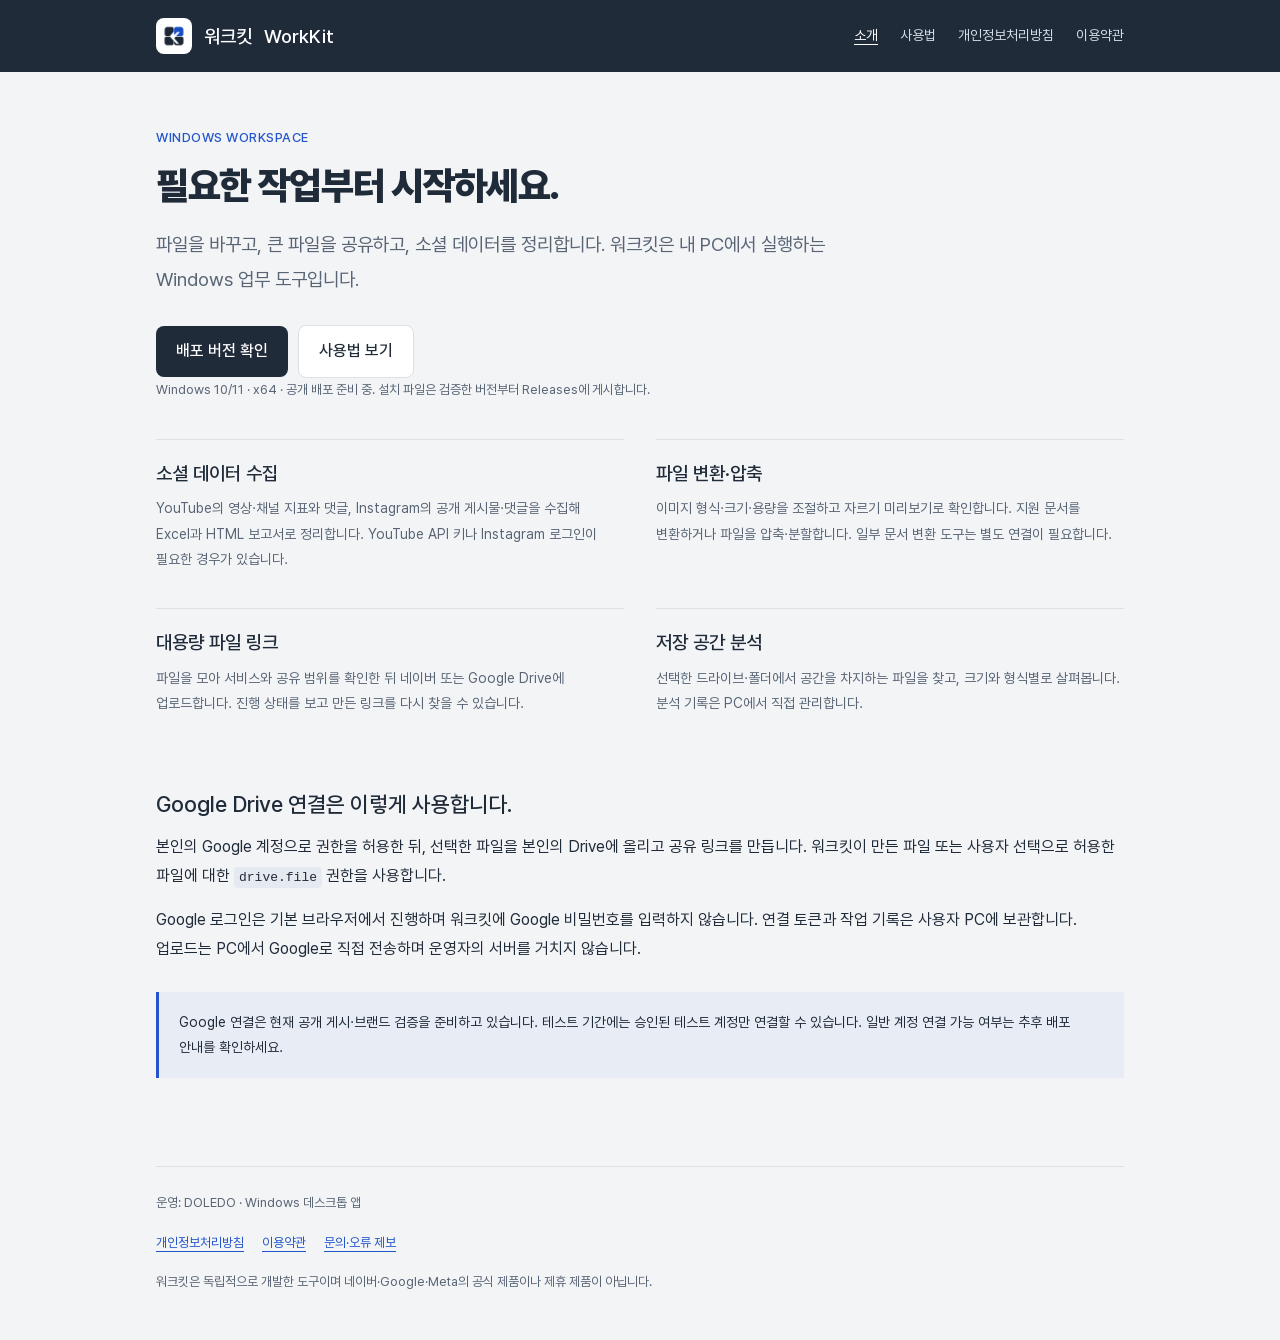
==== docs/index.html @ f7fc95b0 "Add WorkKit product, privacy, terms and help pages" ====
<!doctype html><html lang="ko"><head><meta charset="utf-8"><meta name="viewport" content="width=device-width,initial-scale=1"><meta name="description" content="워크킷 WorkKit: Windows에서 파일 변환, 대용량 링크, 소셜 데이터 수집과 저장 공간 분석을 돕는 데스크톱 도구."><title>파일 작업과 데이터 수집을 한곳에서 | 워크킷 WorkKit</title><link rel="icon" href="assets/workkit.webp"><link rel="stylesheet" href="assets/site.css"></head><body><header><div><a class="brand" href="index.html"><img src="assets/workkit.webp" width="36" height="36" alt="">워크킷 <span lang="en">WorkKit</span></a><nav aria-label="사이트 메뉴"><a href="index.html" aria-current="page">소개</a><a href="help.html">사용법</a><a href="privacy.html">개인정보처리방침</a><a href="terms.html">이용약관</a></nav></div></header><main><p class="eyebrow">WINDOWS WORKSPACE</p><h1>필요한 작업부터 시작하세요.</h1><p class="lead">파일을 바꾸고, 큰 파일을 공유하고, 소셜 데이터를 정리합니다. 워크킷은 내 PC에서 실행하는 Windows 업무 도구입니다.</p><a class="button" href="https://github.com/DOLEDO/workkit/releases">배포 버전 확인</a><a class="button secondary" href="help.html">사용법 보기</a><p class="meta">Windows 10/11 · x64 · 공개 배포 준비 중. 설치 파일은 검증한 버전부터 Releases에 게시합니다.</p><section class="features" aria-label="주요 기능"><div class="feature"><h2>소셜 데이터 수집</h2><p>YouTube의 영상·채널 지표와 댓글, Instagram의 공개 게시물·댓글을 수집해 Excel과 HTML 보고서로 정리합니다. YouTube API 키나 Instagram 로그인이 필요한 경우가 있습니다.</p></div><div class="feature"><h2>파일 변환·압축</h2><p>이미지 형식·크기·용량을 조절하고 자르기 미리보기로 확인합니다. 지원 문서를 변환하거나 파일을 압축·분할합니다. 일부 문서 변환 도구는 별도 연결이 필요합니다.</p></div><div class="feature"><h2>대용량 파일 링크</h2><p>파일을 모아 서비스와 공유 범위를 확인한 뒤 네이버 또는 Google Drive에 업로드합니다. 진행 상태를 보고 만든 링크를 다시 찾을 수 있습니다.</p></div><div class="feature"><h2>저장 공간 분석</h2><p>선택한 드라이브·폴더에서 공간을 차지하는 파일을 찾고, 크기와 형식별로 살펴봅니다. 분석 기록은 PC에서 직접 관리합니다.</p></div></section><section><h2>Google Drive 연결은 이렇게 사용합니다.</h2><p>본인의 Google 계정으로 권한을 허용한 뒤, 선택한 파일을 본인의 Drive에 올리고 공유 링크를 만듭니다. 워크킷이 만든 파일 또는 사용자 선택으로 허용한 파일에 대한 <code>drive.file</code> 권한을 사용합니다.</p><p>Google 로그인은 기본 브라우저에서 진행하며 워크킷에 Google 비밀번호를 입력하지 않습니다. 연결 토큰과 작업 기록은 사용자 PC에 보관합니다. 업로드는 PC에서 Google로 직접 전송하며 운영자의 서버를 거치지 않습니다.</p><p class="note">Google 연결은 현재 공개 게시·브랜드 검증을 준비하고 있습니다. 테스트 기간에는 승인된 테스트 계정만 연결할 수 있습니다. 일반 계정 연결 가능 여부는 추후 배포 안내를 확인하세요.</p></section></main><footer><p>운영: DOLEDO · Windows 데스크톱 앱</p><p><a href="privacy.html">개인정보처리방침</a><a href="terms.html">이용약관</a><a href="https://github.com/DOLEDO/workkit/issues">문의·오류 제보</a></p><p>워크킷은 독립적으로 개발한 도구이며 네이버·Google·Meta의 공식 제품이나 제휴 제품이 아닙니다.</p></footer></body></html>
---- docs/assets/site.css ----
@font-face{font-family:Pr;src:url(./regular.woff) format('woff');font-display:swap}@font-face{font-family:Pm;src:url(./medium.woff) format('woff');font-display:swap}@font-face{font-family:Pb;src:url(./black.woff) format('woff');font-display:swap}*{box-sizing:border-box}body{word-break:keep-all;overflow-wrap:break-word;margin:0;background:#f3f4f6;color:#202b39;font:16px/1.8 Pr,system-ui,sans-serif}a{color:#2455cc;text-underline-offset:4px}header{background:#202b39;color:#fff}header>div{max-width:1020px;margin:auto;display:flex;align-items:center;justify-content:space-between;padding:18px 26px;gap:20px}.brand{display:flex;align-items:center;gap:12px;font:19px Pm;color:inherit;text-decoration:none}.brand img{width:36px;height:36px;background:white;border-radius:8px;padding:4px}nav{display:flex;gap:22px;flex-wrap:wrap}nav a{color:#d4dce5;font-size:14px;text-decoration:none}nav a[aria-current=page]{color:#fff;text-decoration:underline}main{max-width:1020px;margin:auto;padding:58px 26px 60px}h1{font:38px/1.3 Pb;margin:0 0 18px;letter-spacing:-.035em}h2{font:22px/1.5 Pm;margin:36px 0 12px}p{margin:0 0 16px}.lead{max-width:680px;font-size:19px;color:#596575}.eyebrow{font:13px Pm;color:#2455cc;letter-spacing:.04em;margin-bottom:16px}.button{display:inline-block;background:#202b39;border-radius:8px;color:#fff;text-decoration:none;padding:11px 20px;font-family:Pm;margin:12px 10px 0 0}.button.secondary{color:#202b39;background:white;border:1px solid #dce1e8}.features{display:grid;grid-template-columns:1fr 1fr;gap:0 32px;margin-top:38px}.feature{padding:20px 0;border-top:1px solid #dce1e8}.feature h2{font-size:19px;margin:0 0 8px}.feature p{font-size:14px;color:#596575}.note{padding:18px 20px;background:#e8edf5;border-left:3px solid #2455cc;font-size:14px;margin:28px 0}.legal{max-width:800px}.legal h1{font-size:32px}.meta{font-size:13px;color:#596575}.legal p,.legal li{font-size:15px}.legal ul{padding-left:22px}.legal a{overflow-wrap:anywhere}footer{border-top:1px solid #dce1e8;max-width:968px;margin:auto;padding:24px 0 30px;font-size:13px;color:#596575}footer a{margin-right:18px}.steps{padding-left:22px}.steps li{margin-bottom:18px}code{font-size:13px;background:#e5eaf1;border-radius:4px;padding:3px 5px} @media(max-width:640px){header>div{align-items:flex-start;flex-direction:column;padding:18px 20px}nav{gap:14px}main{padding:34px 20px 40px}h1{font-size:30px}.lead{font-size:16px}.features{grid-template-columns:1fr;margin-top:28px}footer{margin:0 20px}.legal h1{font-size:28px}}
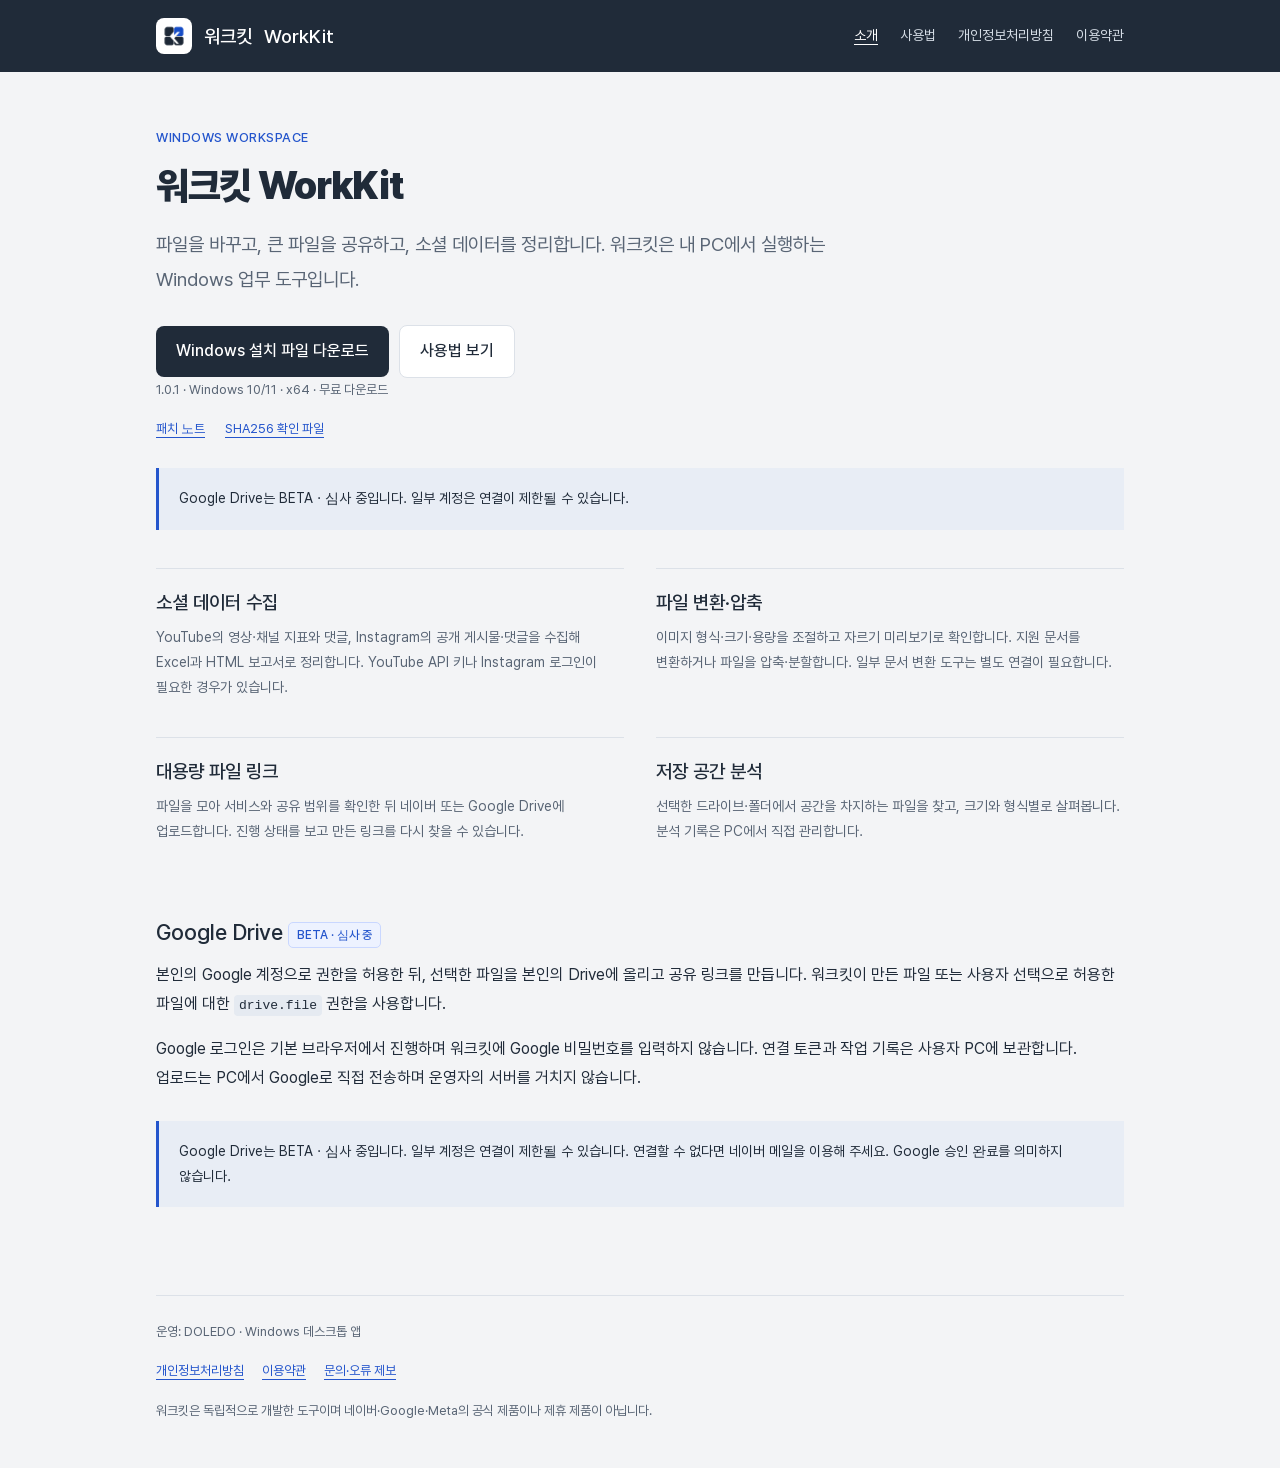
==== commit d97ddbfb: "Publish 1.0.1 download page and mark Google Drive beta" ====
--- a/docs/index.html
+++ b/docs/index.html
@@ -1 +1 @@
-<!doctype html><html lang="ko"><head><meta charset="utf-8"><meta name="viewport" content="width=device-width,initial-scale=1"><meta name="description" content="워크킷 WorkKit: Windows에서 파일 변환, 대용량 링크, 소셜 데이터 수집과 저장 공간 분석을 돕는 데스크톱 도구."><title>파일 작업과 데이터 수집을 한곳에서 | 워크킷 WorkKit</title><link rel="icon" href="assets/workkit.webp"><link rel="stylesheet" href="assets/site.css"></head><body><header><div><a class="brand" href="index.html"><img src="assets/workkit.webp" width="36" height="36" alt="">워크킷 <span lang="en">WorkKit</span></a><nav aria-label="사이트 메뉴"><a href="index.html" aria-current="page">소개</a><a href="help.html">사용법</a><a href="privacy.html">개인정보처리방침</a><a href="terms.html">이용약관</a></nav></div></header><main><p class="eyebrow">WINDOWS WORKSPACE</p><h1>필요한 작업부터 시작하세요.</h1><p class="lead">파일을 바꾸고, 큰 파일을 공유하고, 소셜 데이터를 정리합니다. 워크킷은 내 PC에서 실행하는 Windows 업무 도구입니다.</p><a class="button" href="https://github.com/DOLEDO/workkit/releases">배포 버전 확인</a><a class="button secondary" href="help.html">사용법 보기</a><p class="meta">Windows 10/11 · x64 · 공개 배포 준비 중. 설치 파일은 검증한 버전부터 Releases에 게시합니다.</p><section class="features" aria-label="주요 기능"><div class="feature"><h2>소셜 데이터 수집</h2><p>YouTube의 영상·채널 지표와 댓글, Instagram의 공개 게시물·댓글을 수집해 Excel과 HTML 보고서로 정리합니다. YouTube API 키나 Instagram 로그인이 필요한 경우가 있습니다.</p></div><div class="feature"><h2>파일 변환·압축</h2><p>이미지 형식·크기·용량을 조절하고 자르기 미리보기로 확인합니다. 지원 문서를 변환하거나 파일을 압축·분할합니다. 일부 문서 변환 도구는 별도 연결이 필요합니다.</p></div><div class="feature"><h2>대용량 파일 링크</h2><p>파일을 모아 서비스와 공유 범위를 확인한 뒤 네이버 또는 Google Drive에 업로드합니다. 진행 상태를 보고 만든 링크를 다시 찾을 수 있습니다.</p></div><div class="feature"><h2>저장 공간 분석</h2><p>선택한 드라이브·폴더에서 공간을 차지하는 파일을 찾고, 크기와 형식별로 살펴봅니다. 분석 기록은 PC에서 직접 관리합니다.</p></div></section><section><h2>Google Drive 연결은 이렇게 사용합니다.</h2><p>본인의 Google 계정으로 권한을 허용한 뒤, 선택한 파일을 본인의 Drive에 올리고 공유 링크를 만듭니다. 워크킷이 만든 파일 또는 사용자 선택으로 허용한 파일에 대한 <code>drive.file</code> 권한을 사용합니다.</p><p>Google 로그인은 기본 브라우저에서 진행하며 워크킷에 Google 비밀번호를 입력하지 않습니다. 연결 토큰과 작업 기록은 사용자 PC에 보관합니다. 업로드는 PC에서 Google로 직접 전송하며 운영자의 서버를 거치지 않습니다.</p><p class="note">Google 연결은 현재 공개 게시·브랜드 검증을 준비하고 있습니다. 테스트 기간에는 승인된 테스트 계정만 연결할 수 있습니다. 일반 계정 연결 가능 여부는 추후 배포 안내를 확인하세요.</p></section></main><footer><p>운영: DOLEDO · Windows 데스크톱 앱</p><p><a href="privacy.html">개인정보처리방침</a><a href="terms.html">이용약관</a><a href="https://github.com/DOLEDO/workkit/issues">문의·오류 제보</a></p><p>워크킷은 독립적으로 개발한 도구이며 네이버·Google·Meta의 공식 제품이나 제휴 제품이 아닙니다.</p></footer></body></html>+<!doctype html><html lang="ko"><head><meta charset="utf-8"><meta name="viewport" content="width=device-width,initial-scale=1"><meta name="description" content="워크킷 WorkKit: Windows에서 파일 변환, 대용량 링크, 소셜 데이터 수집과 저장 공간 분석을 돕는 데스크톱 도구."><title>파일 작업과 데이터 수집을 한곳에서 | 워크킷 WorkKit</title><link rel="icon" href="assets/workkit.webp"><link rel="stylesheet" href="assets/site.css"><meta name="google-site-verification" content="TXDjQiRn7jFevUaj-qJQyS8g-gp2_E6c3teNLBv9FFU" /></head><body><header><div><a class="brand" href="index.html"><img src="assets/workkit.webp" width="36" height="36" alt="">워크킷 <span lang="en">WorkKit</span></a><nav aria-label="사이트 메뉴"><a href="index.html" aria-current="page">소개</a><a href="help.html">사용법</a><a href="privacy.html">개인정보처리방침</a><a href="terms.html">이용약관</a></nav></div></header><main><p class="eyebrow">WINDOWS WORKSPACE</p><h1>워크킷 WorkKit</h1><p class="lead">파일을 바꾸고, 큰 파일을 공유하고, 소셜 데이터를 정리합니다. 워크킷은 내 PC에서 실행하는 Windows 업무 도구입니다.</p><a class="button" href="https://github.com/DOLEDO/workkit/releases/download/v1.0.1/WorkKit-1.0.1-Setup-x64.exe">Windows 설치 파일 다운로드</a><a class="button secondary" href="help.html">사용법 보기</a><p class="meta">1.0.1 · Windows 10/11 · x64 · 무료 다운로드</p><p class="download-links"><a href="https://github.com/DOLEDO/workkit/releases/tag/v1.0.1">패치 노트</a><a href="https://github.com/DOLEDO/workkit/releases/download/v1.0.1/WorkKit-1.0.1-Setup-x64.exe.sha256">SHA256 확인 파일</a></p><p class="note">Google Drive는 BETA · 심사 중입니다. 일부 계정은 연결이 제한될 수 있습니다.</p><section class="features" aria-label="주요 기능"><div class="feature"><h2>소셜 데이터 수집</h2><p>YouTube의 영상·채널 지표와 댓글, Instagram의 공개 게시물·댓글을 수집해 Excel과 HTML 보고서로 정리합니다. YouTube API 키나 Instagram 로그인이 필요한 경우가 있습니다.</p></div><div class="feature"><h2>파일 변환·압축</h2><p>이미지 형식·크기·용량을 조절하고 자르기 미리보기로 확인합니다. 지원 문서를 변환하거나 파일을 압축·분할합니다. 일부 문서 변환 도구는 별도 연결이 필요합니다.</p></div><div class="feature"><h2>대용량 파일 링크</h2><p>파일을 모아 서비스와 공유 범위를 확인한 뒤 네이버 또는 Google Drive에 업로드합니다. 진행 상태를 보고 만든 링크를 다시 찾을 수 있습니다.</p></div><div class="feature"><h2>저장 공간 분석</h2><p>선택한 드라이브·폴더에서 공간을 차지하는 파일을 찾고, 크기와 형식별로 살펴봅니다. 분석 기록은 PC에서 직접 관리합니다.</p></div></section><section><h2>Google Drive <span class="beta-badge">BETA · 심사 중</span></h2><p>본인의 Google 계정으로 권한을 허용한 뒤, 선택한 파일을 본인의 Drive에 올리고 공유 링크를 만듭니다. 워크킷이 만든 파일 또는 사용자 선택으로 허용한 파일에 대한 <code>drive.file</code> 권한을 사용합니다.</p><p>Google 로그인은 기본 브라우저에서 진행하며 워크킷에 Google 비밀번호를 입력하지 않습니다. 연결 토큰과 작업 기록은 사용자 PC에 보관합니다. 업로드는 PC에서 Google로 직접 전송하며 운영자의 서버를 거치지 않습니다.</p><p class="note">Google Drive는 BETA · 심사 중입니다. 일부 계정은 연결이 제한될 수 있습니다. 연결할 수 없다면 네이버 메일을 이용해 주세요. Google 승인 완료를 의미하지 않습니다.</p></section></main><footer><p>운영: DOLEDO · Windows 데스크톱 앱</p><p><a href="privacy.html">개인정보처리방침</a><a href="terms.html">이용약관</a><a href="support.html">문의·오류 제보</a></p><p>워크킷은 독립적으로 개발한 도구이며 네이버·Google·Meta의 공식 제품이나 제휴 제품이 아닙니다.</p></footer></body></html>
--- a/docs/assets/site.css
+++ b/docs/assets/site.css
@@ -1 +1,2 @@
-@font-face{font-family:Pr;src:url(./regular.woff) format('woff');font-display:swap}@font-face{font-family:Pm;src:url(./medium.woff) format('woff');font-display:swap}@font-face{font-family:Pb;src:url(./black.woff) format('woff');font-display:swap}*{box-sizing:border-box}body{word-break:keep-all;overflow-wrap:break-word;margin:0;background:#f3f4f6;color:#202b39;font:16px/1.8 Pr,system-ui,sans-serif}a{color:#2455cc;text-underline-offset:4px}header{background:#202b39;color:#fff}header>div{max-width:1020px;margin:auto;display:flex;align-items:center;justify-content:space-between;padding:18px 26px;gap:20px}.brand{display:flex;align-items:center;gap:12px;font:19px Pm;color:inherit;text-decoration:none}.brand img{width:36px;height:36px;background:white;border-radius:8px;padding:4px}nav{display:flex;gap:22px;flex-wrap:wrap}nav a{color:#d4dce5;font-size:14px;text-decoration:none}nav a[aria-current=page]{color:#fff;text-decoration:underline}main{max-width:1020px;margin:auto;padding:58px 26px 60px}h1{font:38px/1.3 Pb;margin:0 0 18px;letter-spacing:-.035em}h2{font:22px/1.5 Pm;margin:36px 0 12px}p{margin:0 0 16px}.lead{max-width:680px;font-size:19px;color:#596575}.eyebrow{font:13px Pm;color:#2455cc;letter-spacing:.04em;margin-bottom:16px}.button{display:inline-block;background:#202b39;border-radius:8px;color:#fff;text-decoration:none;padding:11px 20px;font-family:Pm;margin:12px 10px 0 0}.button.secondary{color:#202b39;background:white;border:1px solid #dce1e8}.features{display:grid;grid-template-columns:1fr 1fr;gap:0 32px;margin-top:38px}.feature{padding:20px 0;border-top:1px solid #dce1e8}.feature h2{font-size:19px;margin:0 0 8px}.feature p{font-size:14px;color:#596575}.note{padding:18px 20px;background:#e8edf5;border-left:3px solid #2455cc;font-size:14px;margin:28px 0}.legal{max-width:800px}.legal h1{font-size:32px}.meta{font-size:13px;color:#596575}.legal p,.legal li{font-size:15px}.legal ul{padding-left:22px}.legal a{overflow-wrap:anywhere}footer{border-top:1px solid #dce1e8;max-width:968px;margin:auto;padding:24px 0 30px;font-size:13px;color:#596575}footer a{margin-right:18px}.steps{padding-left:22px}.steps li{margin-bottom:18px}code{font-size:13px;background:#e5eaf1;border-radius:4px;padding:3px 5px} @media(max-width:640px){header>div{align-items:flex-start;flex-direction:column;padding:18px 20px}nav{gap:14px}main{padding:34px 20px 40px}h1{font-size:30px}.lead{font-size:16px}.features{grid-template-columns:1fr;margin-top:28px}footer{margin:0 20px}.legal h1{font-size:28px}}+@font-face{font-family:Pr;src:url(./regular.woff) format('woff');font-display:swap}@font-face{font-family:Pm;src:url(./medium.woff) format('woff');font-display:swap}@font-face{font-family:Pb;src:url(./black.woff) format('woff');font-display:swap}*{box-sizing:border-box}body{word-break:keep-all;overflow-wrap:break-word;margin:0;background:#f3f4f6;color:#202b39;font:16px/1.8 Pr,system-ui,sans-serif}a{color:#2455cc;text-underline-offset:4px}header{background:#202b39;color:#fff}header>div{max-width:1020px;margin:auto;display:flex;align-items:center;justify-content:space-between;padding:18px 26px;gap:20px}.brand{display:flex;align-items:center;gap:12px;font:19px Pm;color:inherit;text-decoration:none}.brand img{width:36px;height:36px;background:white;border-radius:8px;padding:4px}nav{display:flex;gap:22px;flex-wrap:wrap}nav a{color:#d4dce5;font-size:14px;text-decoration:none}nav a[aria-current=page]{color:#fff;text-decoration:underline}main{max-width:1020px;margin:auto;padding:58px 26px 60px}h1{font:38px/1.3 Pb;margin:0 0 18px;letter-spacing:-.035em}h2{font:22px/1.5 Pm;margin:36px 0 12px}p{margin:0 0 16px}.lead{max-width:680px;font-size:19px;color:#596575}.eyebrow{font:13px Pm;color:#2455cc;letter-spacing:.04em;margin-bottom:16px}.button{display:inline-block;background:#202b39;border-radius:8px;color:#fff;text-decoration:none;padding:11px 20px;font-family:Pm;margin:12px 10px 0 0}.button.secondary{color:#202b39;background:white;border:1px solid #dce1e8}.features{display:grid;grid-template-columns:1fr 1fr;gap:0 32px;margin-top:38px}.feature{padding:20px 0;border-top:1px solid #dce1e8}.feature h2{font-size:19px;margin:0 0 8px}.feature p{font-size:14px;color:#596575}.note{padding:18px 20px;background:#e8edf5;border-left:3px solid #2455cc;font-size:14px;margin:28px 0}.legal{max-width:800px}.legal h1{font-size:32px}.meta{font-size:13px;color:#596575}.legal p,.legal li{font-size:15px}.legal ul{padding-left:22px}.legal a{overflow-wrap:anywhere}footer{border-top:1px solid #dce1e8;max-width:968px;margin:auto;padding:24px 0 30px;font-size:13px;color:#596575}footer a{margin-right:18px}.steps{padding-left:22px}.steps li{margin-bottom:18px}code{font-size:13px;background:#e5eaf1;border-radius:4px;padding:3px 5px} @media(max-width:640px){header>div{align-items:flex-start;flex-direction:column;padding:18px 20px}nav{gap:14px}main{padding:34px 20px 40px}h1{font-size:30px}.lead{font-size:16px}.features{grid-template-columns:1fr;margin-top:28px}footer{margin:0 20px}.legal h1{font-size:28px}}
+.beta-badge{display:inline-block;font-family:Pm,system-ui,sans-serif;font-size:12px;line-height:1.5;padding:3px 8px;background:#edf2ff;border:1px solid #c9d7ff;color:#2455cc;border-radius:5px;vertical-align:middle}.download-links{display:flex;flex-wrap:wrap;gap:8px 20px;font-size:13px;margin:12px 0}
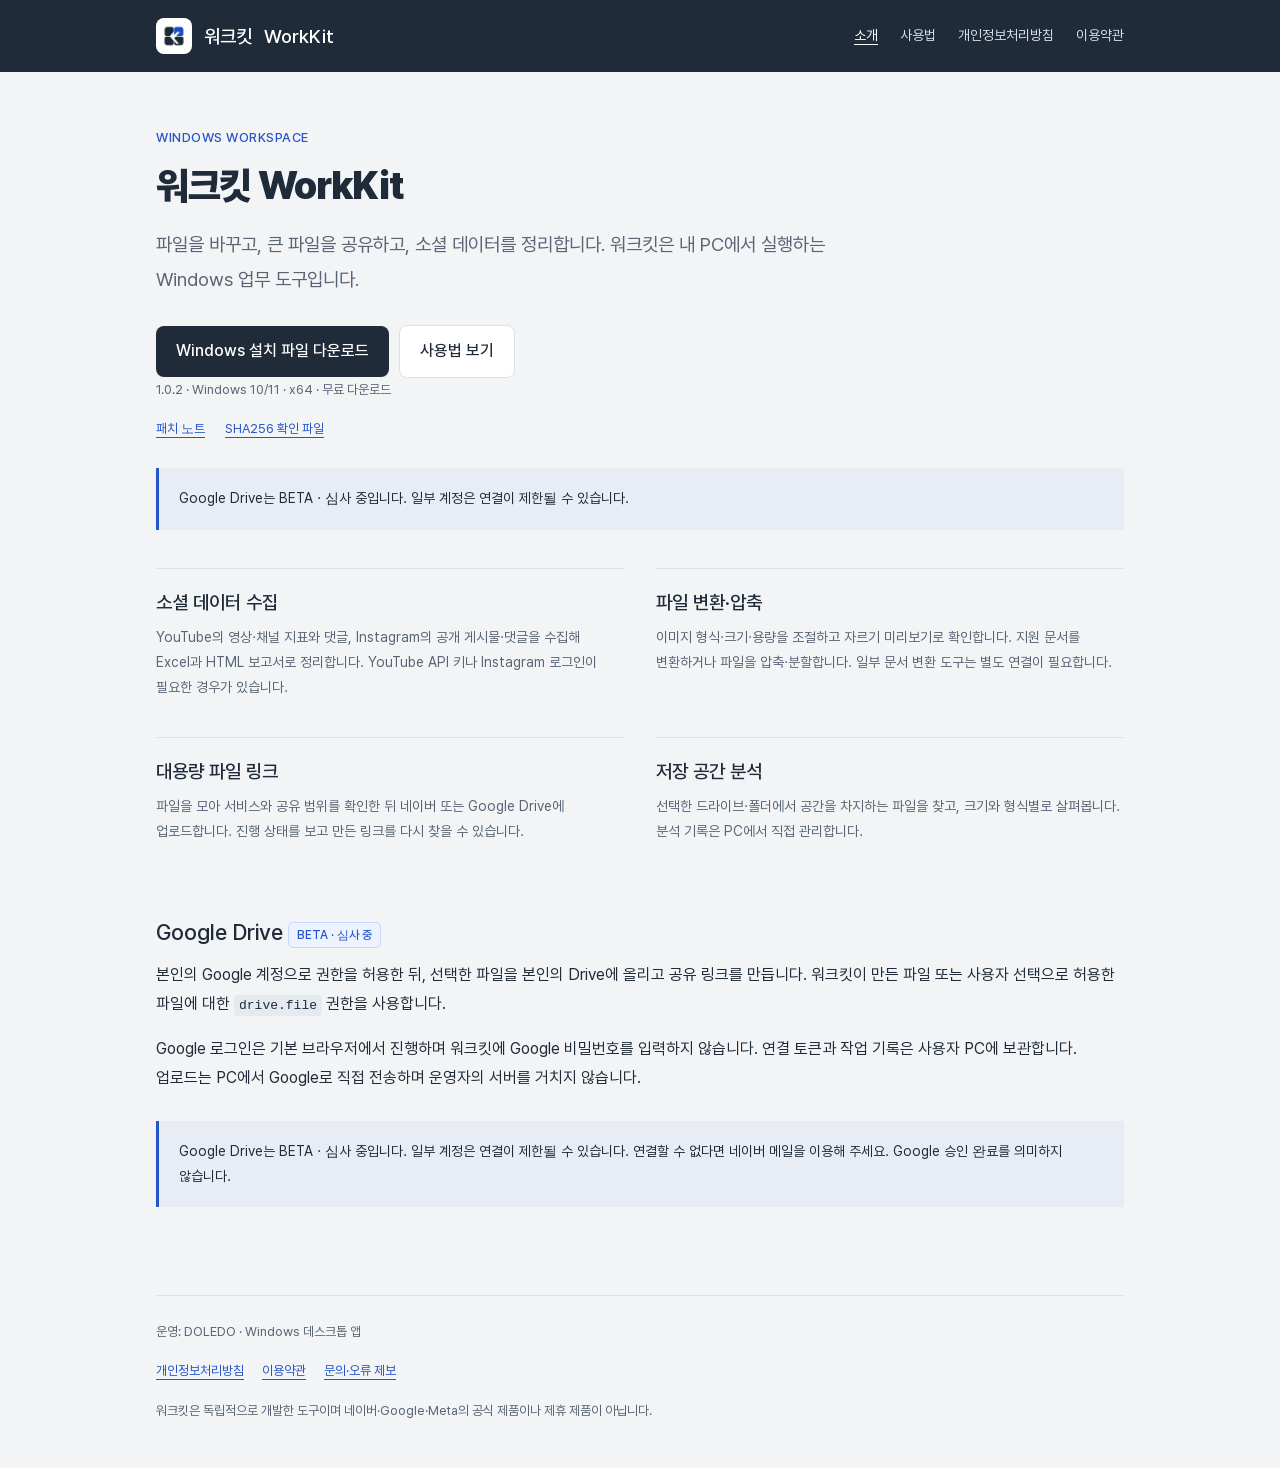
==== commit a331c192: "Offer 1.0.2 disk allocation fix and explain rescanning" ====
--- a/docs/index.html
+++ b/docs/index.html
@@ -1 +1 @@
-<!doctype html><html lang="ko"><head><meta charset="utf-8"><meta name="viewport" content="width=device-width,initial-scale=1"><meta name="description" content="워크킷 WorkKit: Windows에서 파일 변환, 대용량 링크, 소셜 데이터 수집과 저장 공간 분석을 돕는 데스크톱 도구."><title>파일 작업과 데이터 수집을 한곳에서 | 워크킷 WorkKit</title><link rel="icon" href="assets/workkit.webp"><link rel="stylesheet" href="assets/site.css"><meta name="google-site-verification" content="TXDjQiRn7jFevUaj-qJQyS8g-gp2_E6c3teNLBv9FFU" /></head><body><header><div><a class="brand" href="index.html"><img src="assets/workkit.webp" width="36" height="36" alt="">워크킷 <span lang="en">WorkKit</span></a><nav aria-label="사이트 메뉴"><a href="index.html" aria-current="page">소개</a><a href="help.html">사용법</a><a href="privacy.html">개인정보처리방침</a><a href="terms.html">이용약관</a></nav></div></header><main><p class="eyebrow">WINDOWS WORKSPACE</p><h1>워크킷 WorkKit</h1><p class="lead">파일을 바꾸고, 큰 파일을 공유하고, 소셜 데이터를 정리합니다. 워크킷은 내 PC에서 실행하는 Windows 업무 도구입니다.</p><a class="button" href="https://github.com/DOLEDO/workkit/releases/download/v1.0.1/WorkKit-1.0.1-Setup-x64.exe">Windows 설치 파일 다운로드</a><a class="button secondary" href="help.html">사용법 보기</a><p class="meta">1.0.1 · Windows 10/11 · x64 · 무료 다운로드</p><p class="download-links"><a href="https://github.com/DOLEDO/workkit/releases/tag/v1.0.1">패치 노트</a><a href="https://github.com/DOLEDO/workkit/releases/download/v1.0.1/WorkKit-1.0.1-Setup-x64.exe.sha256">SHA256 확인 파일</a></p><p class="note">Google Drive는 BETA · 심사 중입니다. 일부 계정은 연결이 제한될 수 있습니다.</p><section class="features" aria-label="주요 기능"><div class="feature"><h2>소셜 데이터 수집</h2><p>YouTube의 영상·채널 지표와 댓글, Instagram의 공개 게시물·댓글을 수집해 Excel과 HTML 보고서로 정리합니다. YouTube API 키나 Instagram 로그인이 필요한 경우가 있습니다.</p></div><div class="feature"><h2>파일 변환·압축</h2><p>이미지 형식·크기·용량을 조절하고 자르기 미리보기로 확인합니다. 지원 문서를 변환하거나 파일을 압축·분할합니다. 일부 문서 변환 도구는 별도 연결이 필요합니다.</p></div><div class="feature"><h2>대용량 파일 링크</h2><p>파일을 모아 서비스와 공유 범위를 확인한 뒤 네이버 또는 Google Drive에 업로드합니다. 진행 상태를 보고 만든 링크를 다시 찾을 수 있습니다.</p></div><div class="feature"><h2>저장 공간 분석</h2><p>선택한 드라이브·폴더에서 공간을 차지하는 파일을 찾고, 크기와 형식별로 살펴봅니다. 분석 기록은 PC에서 직접 관리합니다.</p></div></section><section><h2>Google Drive <span class="beta-badge">BETA · 심사 중</span></h2><p>본인의 Google 계정으로 권한을 허용한 뒤, 선택한 파일을 본인의 Drive에 올리고 공유 링크를 만듭니다. 워크킷이 만든 파일 또는 사용자 선택으로 허용한 파일에 대한 <code>drive.file</code> 권한을 사용합니다.</p><p>Google 로그인은 기본 브라우저에서 진행하며 워크킷에 Google 비밀번호를 입력하지 않습니다. 연결 토큰과 작업 기록은 사용자 PC에 보관합니다. 업로드는 PC에서 Google로 직접 전송하며 운영자의 서버를 거치지 않습니다.</p><p class="note">Google Drive는 BETA · 심사 중입니다. 일부 계정은 연결이 제한될 수 있습니다. 연결할 수 없다면 네이버 메일을 이용해 주세요. Google 승인 완료를 의미하지 않습니다.</p></section></main><footer><p>운영: DOLEDO · Windows 데스크톱 앱</p><p><a href="privacy.html">개인정보처리방침</a><a href="terms.html">이용약관</a><a href="support.html">문의·오류 제보</a></p><p>워크킷은 독립적으로 개발한 도구이며 네이버·Google·Meta의 공식 제품이나 제휴 제품이 아닙니다.</p></footer></body></html>+<!doctype html><html lang="ko"><head><meta charset="utf-8"><meta name="viewport" content="width=device-width,initial-scale=1"><meta name="description" content="워크킷 WorkKit: Windows에서 파일 변환, 대용량 링크, 소셜 데이터 수집과 저장 공간 분석을 돕는 데스크톱 도구."><title>파일 작업과 데이터 수집을 한곳에서 | 워크킷 WorkKit</title><link rel="icon" href="assets/workkit.webp"><link rel="stylesheet" href="assets/site.css"><meta name="google-site-verification" content="TXDjQiRn7jFevUaj-qJQyS8g-gp2_E6c3teNLBv9FFU" /></head><body><header><div><a class="brand" href="index.html"><img src="assets/workkit.webp" width="36" height="36" alt="">워크킷 <span lang="en">WorkKit</span></a><nav aria-label="사이트 메뉴"><a href="index.html" aria-current="page">소개</a><a href="help.html">사용법</a><a href="privacy.html">개인정보처리방침</a><a href="terms.html">이용약관</a></nav></div></header><main><p class="eyebrow">WINDOWS WORKSPACE</p><h1>워크킷 WorkKit</h1><p class="lead">파일을 바꾸고, 큰 파일을 공유하고, 소셜 데이터를 정리합니다. 워크킷은 내 PC에서 실행하는 Windows 업무 도구입니다.</p><a class="button" href="https://github.com/DOLEDO/workkit/releases/download/v1.0.2/WorkKit-1.0.2-Setup-x64.exe">Windows 설치 파일 다운로드</a><a class="button secondary" href="help.html">사용법 보기</a><p class="meta">1.0.2 · Windows 10/11 · x64 · 무료 다운로드</p><p class="download-links"><a href="https://github.com/DOLEDO/workkit/releases/tag/v1.0.2">패치 노트</a><a href="https://github.com/DOLEDO/workkit/releases/download/v1.0.2/WorkKit-1.0.2-Setup-x64.exe.sha256">SHA256 확인 파일</a></p><p class="note">Google Drive는 BETA · 심사 중입니다. 일부 계정은 연결이 제한될 수 있습니다.</p><section class="features" aria-label="주요 기능"><div class="feature"><h2>소셜 데이터 수집</h2><p>YouTube의 영상·채널 지표와 댓글, Instagram의 공개 게시물·댓글을 수집해 Excel과 HTML 보고서로 정리합니다. YouTube API 키나 Instagram 로그인이 필요한 경우가 있습니다.</p></div><div class="feature"><h2>파일 변환·압축</h2><p>이미지 형식·크기·용량을 조절하고 자르기 미리보기로 확인합니다. 지원 문서를 변환하거나 파일을 압축·분할합니다. 일부 문서 변환 도구는 별도 연결이 필요합니다.</p></div><div class="feature"><h2>대용량 파일 링크</h2><p>파일을 모아 서비스와 공유 범위를 확인한 뒤 네이버 또는 Google Drive에 업로드합니다. 진행 상태를 보고 만든 링크를 다시 찾을 수 있습니다.</p></div><div class="feature"><h2>저장 공간 분석</h2><p>선택한 드라이브·폴더에서 공간을 차지하는 파일을 찾고, 크기와 형식별로 살펴봅니다. 분석 기록은 PC에서 직접 관리합니다.</p></div></section><section><h2>Google Drive <span class="beta-badge">BETA · 심사 중</span></h2><p>본인의 Google 계정으로 권한을 허용한 뒤, 선택한 파일을 본인의 Drive에 올리고 공유 링크를 만듭니다. 워크킷이 만든 파일 또는 사용자 선택으로 허용한 파일에 대한 <code>drive.file</code> 권한을 사용합니다.</p><p>Google 로그인은 기본 브라우저에서 진행하며 워크킷에 Google 비밀번호를 입력하지 않습니다. 연결 토큰과 작업 기록은 사용자 PC에 보관합니다. 업로드는 PC에서 Google로 직접 전송하며 운영자의 서버를 거치지 않습니다.</p><p class="note">Google Drive는 BETA · 심사 중입니다. 일부 계정은 연결이 제한될 수 있습니다. 연결할 수 없다면 네이버 메일을 이용해 주세요. Google 승인 완료를 의미하지 않습니다.</p></section></main><footer><p>운영: DOLEDO · Windows 데스크톱 앱</p><p><a href="privacy.html">개인정보처리방침</a><a href="terms.html">이용약관</a><a href="support.html">문의·오류 제보</a></p><p>워크킷은 독립적으로 개발한 도구이며 네이버·Google·Meta의 공식 제품이나 제휴 제품이 아닙니다.</p></footer></body></html>
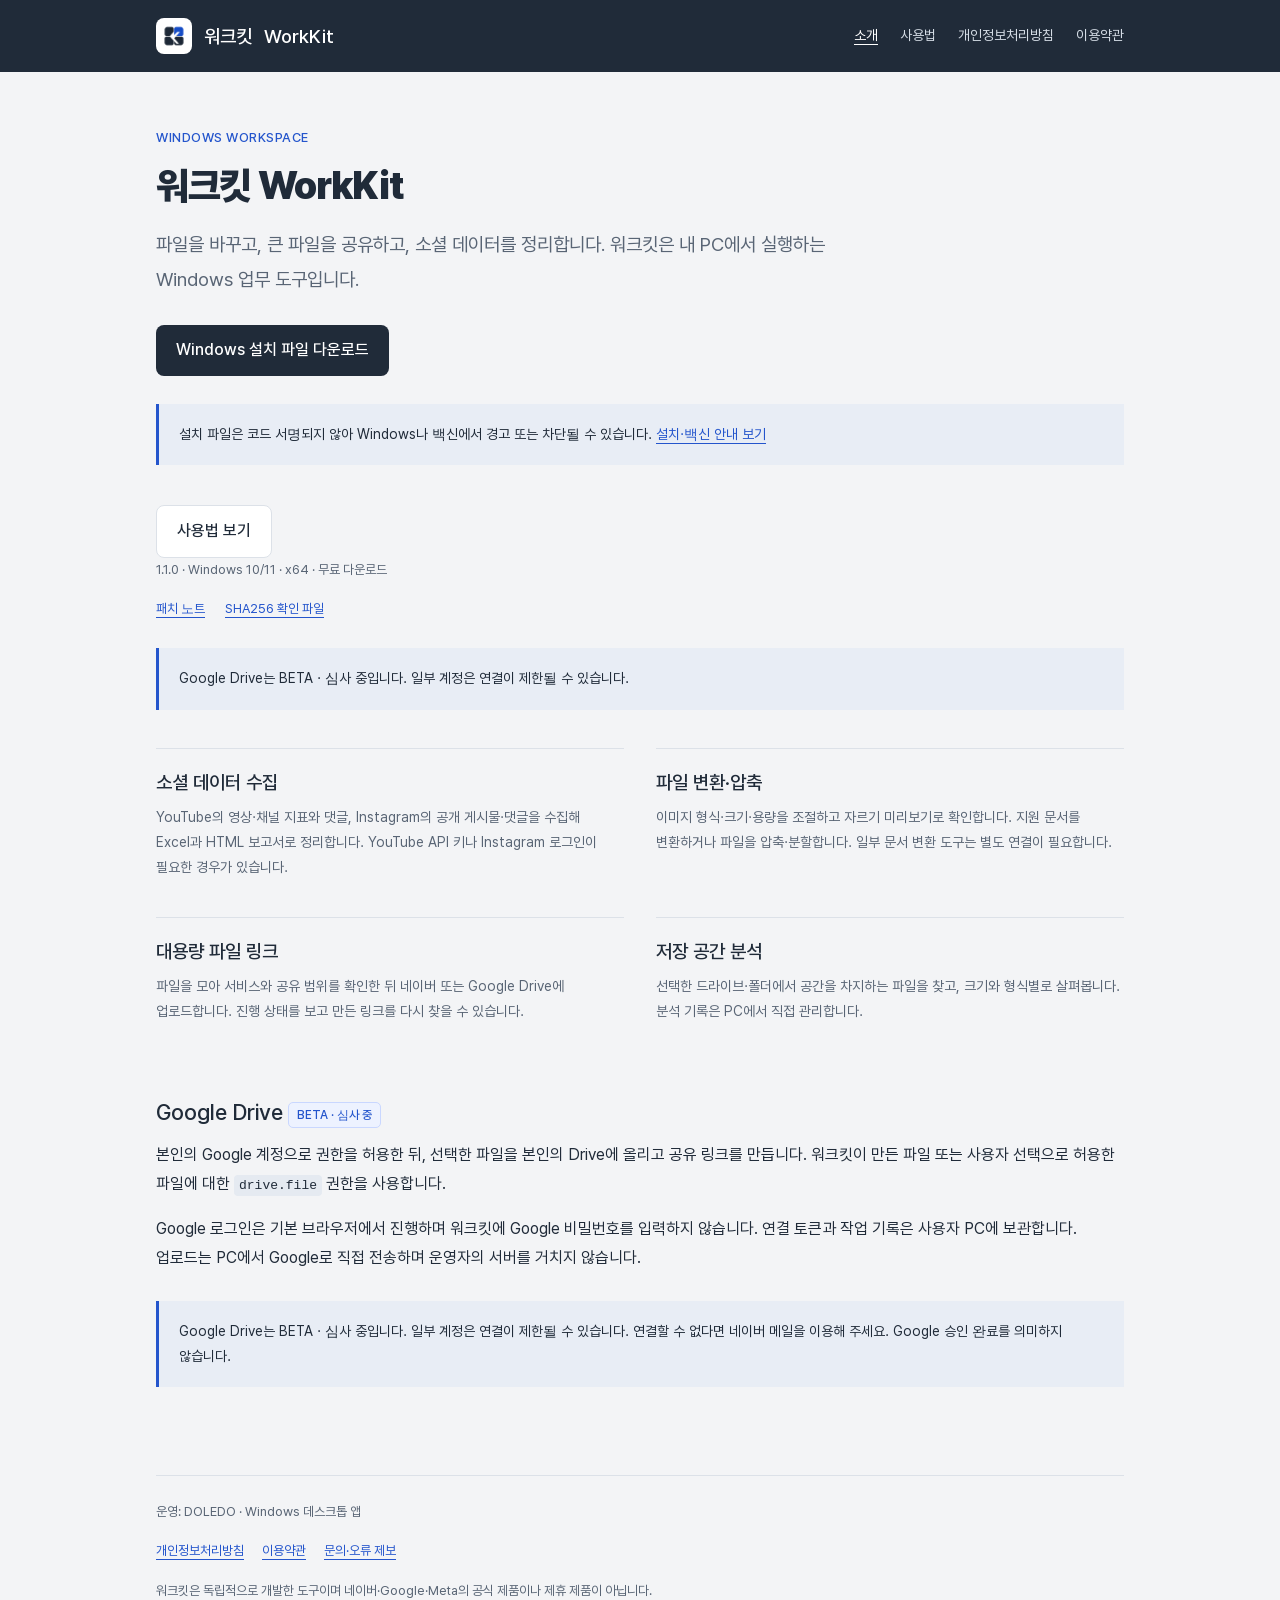
==== commit 8ad348f4: "Publish WorkKit 1.1.0 download and installation guide" ====
--- a/docs/index.html
+++ b/docs/index.html
@@ -1 +1 @@
-<!doctype html><html lang="ko"><head><meta charset="utf-8"><meta name="viewport" content="width=device-width,initial-scale=1"><meta name="description" content="워크킷 WorkKit: Windows에서 파일 변환, 대용량 링크, 소셜 데이터 수집과 저장 공간 분석을 돕는 데스크톱 도구."><title>파일 작업과 데이터 수집을 한곳에서 | 워크킷 WorkKit</title><link rel="icon" href="assets/workkit.webp"><link rel="stylesheet" href="assets/site.css"><meta name="google-site-verification" content="TXDjQiRn7jFevUaj-qJQyS8g-gp2_E6c3teNLBv9FFU" /></head><body><header><div><a class="brand" href="index.html"><img src="assets/workkit.webp" width="36" height="36" alt="">워크킷 <span lang="en">WorkKit</span></a><nav aria-label="사이트 메뉴"><a href="index.html" aria-current="page">소개</a><a href="help.html">사용법</a><a href="privacy.html">개인정보처리방침</a><a href="terms.html">이용약관</a></nav></div></header><main><p class="eyebrow">WINDOWS WORKSPACE</p><h1>워크킷 WorkKit</h1><p class="lead">파일을 바꾸고, 큰 파일을 공유하고, 소셜 데이터를 정리합니다. 워크킷은 내 PC에서 실행하는 Windows 업무 도구입니다.</p><a class="button" href="https://github.com/DOLEDO/workkit/releases/download/v1.0.2/WorkKit-1.0.2-Setup-x64.exe">Windows 설치 파일 다운로드</a><a class="button secondary" href="help.html">사용법 보기</a><p class="meta">1.0.2 · Windows 10/11 · x64 · 무료 다운로드</p><p class="download-links"><a href="https://github.com/DOLEDO/workkit/releases/tag/v1.0.2">패치 노트</a><a href="https://github.com/DOLEDO/workkit/releases/download/v1.0.2/WorkKit-1.0.2-Setup-x64.exe.sha256">SHA256 확인 파일</a></p><p class="note">Google Drive는 BETA · 심사 중입니다. 일부 계정은 연결이 제한될 수 있습니다.</p><section class="features" aria-label="주요 기능"><div class="feature"><h2>소셜 데이터 수집</h2><p>YouTube의 영상·채널 지표와 댓글, Instagram의 공개 게시물·댓글을 수집해 Excel과 HTML 보고서로 정리합니다. YouTube API 키나 Instagram 로그인이 필요한 경우가 있습니다.</p></div><div class="feature"><h2>파일 변환·압축</h2><p>이미지 형식·크기·용량을 조절하고 자르기 미리보기로 확인합니다. 지원 문서를 변환하거나 파일을 압축·분할합니다. 일부 문서 변환 도구는 별도 연결이 필요합니다.</p></div><div class="feature"><h2>대용량 파일 링크</h2><p>파일을 모아 서비스와 공유 범위를 확인한 뒤 네이버 또는 Google Drive에 업로드합니다. 진행 상태를 보고 만든 링크를 다시 찾을 수 있습니다.</p></div><div class="feature"><h2>저장 공간 분석</h2><p>선택한 드라이브·폴더에서 공간을 차지하는 파일을 찾고, 크기와 형식별로 살펴봅니다. 분석 기록은 PC에서 직접 관리합니다.</p></div></section><section><h2>Google Drive <span class="beta-badge">BETA · 심사 중</span></h2><p>본인의 Google 계정으로 권한을 허용한 뒤, 선택한 파일을 본인의 Drive에 올리고 공유 링크를 만듭니다. 워크킷이 만든 파일 또는 사용자 선택으로 허용한 파일에 대한 <code>drive.file</code> 권한을 사용합니다.</p><p>Google 로그인은 기본 브라우저에서 진행하며 워크킷에 Google 비밀번호를 입력하지 않습니다. 연결 토큰과 작업 기록은 사용자 PC에 보관합니다. 업로드는 PC에서 Google로 직접 전송하며 운영자의 서버를 거치지 않습니다.</p><p class="note">Google Drive는 BETA · 심사 중입니다. 일부 계정은 연결이 제한될 수 있습니다. 연결할 수 없다면 네이버 메일을 이용해 주세요. Google 승인 완료를 의미하지 않습니다.</p></section></main><footer><p>운영: DOLEDO · Windows 데스크톱 앱</p><p><a href="privacy.html">개인정보처리방침</a><a href="terms.html">이용약관</a><a href="support.html">문의·오류 제보</a></p><p>워크킷은 독립적으로 개발한 도구이며 네이버·Google·Meta의 공식 제품이나 제휴 제품이 아닙니다.</p></footer></body></html>+<!doctype html><html lang="ko"><head><meta charset="utf-8"><meta name="viewport" content="width=device-width,initial-scale=1"><meta name="description" content="워크킷 WorkKit: Windows에서 파일 변환, 대용량 링크, 소셜 데이터 수집과 저장 공간 분석을 돕는 데스크톱 도구."><title>파일 작업과 데이터 수집을 한곳에서 | 워크킷 WorkKit</title><link rel="icon" href="assets/workkit.webp"><link rel="stylesheet" href="assets/site.css"><meta name="google-site-verification" content="TXDjQiRn7jFevUaj-qJQyS8g-gp2_E6c3teNLBv9FFU" /></head><body><header><div><a class="brand" href="index.html"><img src="assets/workkit.webp" width="36" height="36" alt="">워크킷 <span lang="en">WorkKit</span></a><nav aria-label="사이트 메뉴"><a href="index.html" aria-current="page">소개</a><a href="help.html">사용법</a><a href="privacy.html">개인정보처리방침</a><a href="terms.html">이용약관</a></nav></div></header><main><p class="eyebrow">WINDOWS WORKSPACE</p><h1>워크킷 WorkKit</h1><p class="lead">파일을 바꾸고, 큰 파일을 공유하고, 소셜 데이터를 정리합니다. 워크킷은 내 PC에서 실행하는 Windows 업무 도구입니다.</p><a class="button" href="https://github.com/DOLEDO/workkit/releases/download/v1.1.0/WorkKit-1.1.0-Setup-x64.exe">Windows 설치 파일 다운로드</a><p class="note">설치 파일은 코드 서명되지 않아 Windows나 백신에서 경고 또는 차단될 수 있습니다. <a href="install.html">설치·백신 안내 보기</a></p><a class="button secondary" href="help.html">사용법 보기</a><p class="meta">1.1.0 · Windows 10/11 · x64 · 무료 다운로드</p><p class="download-links"><a href="https://github.com/DOLEDO/workkit/releases/tag/v1.1.0">패치 노트</a><a href="https://github.com/DOLEDO/workkit/releases/download/v1.1.0/SHA256SUMS-1.1.0.txt">SHA256 확인 파일</a></p><p class="note">Google Drive는 BETA · 심사 중입니다. 일부 계정은 연결이 제한될 수 있습니다.</p><section class="features" aria-label="주요 기능"><div class="feature"><h2>소셜 데이터 수집</h2><p>YouTube의 영상·채널 지표와 댓글, Instagram의 공개 게시물·댓글을 수집해 Excel과 HTML 보고서로 정리합니다. YouTube API 키나 Instagram 로그인이 필요한 경우가 있습니다.</p></div><div class="feature"><h2>파일 변환·압축</h2><p>이미지 형식·크기·용량을 조절하고 자르기 미리보기로 확인합니다. 지원 문서를 변환하거나 파일을 압축·분할합니다. 일부 문서 변환 도구는 별도 연결이 필요합니다.</p></div><div class="feature"><h2>대용량 파일 링크</h2><p>파일을 모아 서비스와 공유 범위를 확인한 뒤 네이버 또는 Google Drive에 업로드합니다. 진행 상태를 보고 만든 링크를 다시 찾을 수 있습니다.</p></div><div class="feature"><h2>저장 공간 분석</h2><p>선택한 드라이브·폴더에서 공간을 차지하는 파일을 찾고, 크기와 형식별로 살펴봅니다. 분석 기록은 PC에서 직접 관리합니다.</p></div></section><section><h2>Google Drive <span class="beta-badge">BETA · 심사 중</span></h2><p>본인의 Google 계정으로 권한을 허용한 뒤, 선택한 파일을 본인의 Drive에 올리고 공유 링크를 만듭니다. 워크킷이 만든 파일 또는 사용자 선택으로 허용한 파일에 대한 <code>drive.file</code> 권한을 사용합니다.</p><p>Google 로그인은 기본 브라우저에서 진행하며 워크킷에 Google 비밀번호를 입력하지 않습니다. 연결 토큰과 작업 기록은 사용자 PC에 보관합니다. 업로드는 PC에서 Google로 직접 전송하며 운영자의 서버를 거치지 않습니다.</p><p class="note">Google Drive는 BETA · 심사 중입니다. 일부 계정은 연결이 제한될 수 있습니다. 연결할 수 없다면 네이버 메일을 이용해 주세요. Google 승인 완료를 의미하지 않습니다.</p></section></main><footer><p>운영: DOLEDO · Windows 데스크톱 앱</p><p><a href="privacy.html">개인정보처리방침</a><a href="terms.html">이용약관</a><a href="support.html">문의·오류 제보</a></p><p>워크킷은 독립적으로 개발한 도구이며 네이버·Google·Meta의 공식 제품이나 제휴 제품이 아닙니다.</p></footer></body></html>
